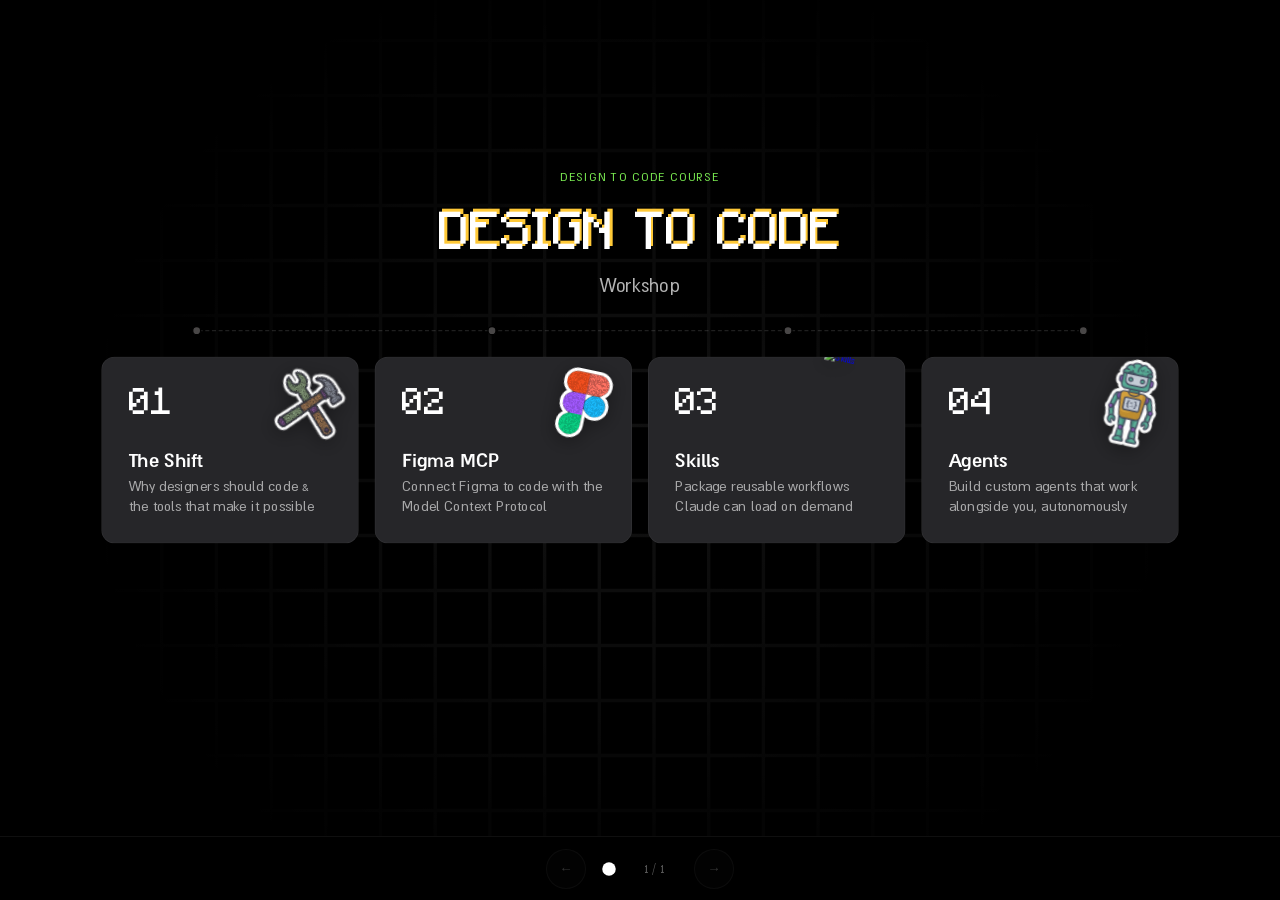
==== class-2.html @ 84b59b8c "Initial commit: presentation files" ====
<!DOCTYPE html>
<html lang="en">
<head>
  <meta charset="UTF-8" />
  <meta name="viewport" content="width=device-width, initial-scale=1.0" />
  <title>Design to Code Workshop</title>
  <link rel="stylesheet" href="design-system.css" />
  <style>
    /* ── Reset ── */
    *, *::before, *::after { margin: 0; padding: 0; box-sizing: border-box; }

    html, body {
      background: var(--color-bg-primary);
      color: var(--color-text-primary);
      font-family: var(--font-body);
      overflow: hidden;
      height: 100vh;
      width: 100vw;
    }

    /* ── Slide system ── */
    .slides-container {
      position: relative;
      width: 100%;
      height: 100%;
    }

    .slide {
      position: absolute;
      inset: 0;
      opacity: 0;
      pointer-events: none;
      transition: opacity var(--transition-slide);
      overflow: hidden;
    }

    .slide.active {
      opacity: 1;
      pointer-events: auto;
    }

    .slide-inner {
      position: absolute;
      width: 1920px;
      height: 1080px;
      top: 50%;
      left: 50%;
      transform-origin: center center;
    }

    /* ═══════════════════════════════════════
       SLIDE 1 — Opening / Class Hub
    ═══════════════════════════════════════ */

    /* Grid background */
    .s1-grid {
      position: absolute;
      top: -242px;
      left: 158px;
      width: 1564px;
      height: 1573px;
      pointer-events: none;
      opacity: var(--opacity-overlay);
    }

    .s1-grid img {
      width: 100%;
      height: 100%;
      display: block;
    }

    /* Label */
    .s1-label {
      position: absolute;
      top: 120px;
      left: 50%;
      transform: translateX(-50%);
      font-family: var(--font-body);
      font-size: var(--text-body-xs);
      letter-spacing: var(--tracking-wide);
      text-transform: uppercase;
      color: var(--color-accent-green);
    }

    /* Title block */
    .s1-title-block {
      position: absolute;
      top: 170px;
      left: 50%;
      transform: translateX(-50%);
      text-align: center;
    }

    .s1-title {
      font-family: var(--font-display);
      font-size: var(--text-display-lg);
      text-transform: uppercase;
      color: var(--color-text-primary);
      line-height: var(--leading-tight);
      letter-spacing: var(--tracking-tightest);
      white-space: nowrap;
    }

    .s1-title-shadow {
      position: absolute;
      top: -4px;
      left: 4px;
      font-family: var(--font-display);
      font-size: var(--text-display-lg);
      text-transform: uppercase;
      color: var(--color-accent-yellow);
      line-height: var(--leading-tight);
      letter-spacing: var(--tracking-tightest);
      white-space: nowrap;
      z-index: -1;
    }

    .s1-subtitle {
      margin-top: var(--space-sm);
      font-family: var(--font-body);
      font-size: var(--text-body-lg);
      color: var(--color-text-primary);
      opacity: var(--opacity-overlay);
      line-height: var(--leading-normal);
    }

    /* Class cards container */
    .s1-cards {
      position: absolute;
      top: 400px;
      left: 50%;
      transform: translateX(-50%);
      display: flex;
      gap: var(--space-lg);
    }

    /* Class card */
    .class-card {
      width: 386px;
      height: 280px;
      border-radius: var(--radius-lg);
      padding: var(--space-2xl);
      display: flex;
      flex-direction: column;
      justify-content: space-between;
      cursor: pointer;
      transition: transform var(--transition-fast), box-shadow var(--transition-fast);
      text-decoration: none;
      position: relative;
      overflow: hidden;
    }

    .class-card:hover {
      transform: translateY(-8px);
    }

    .class-card--dark {
      background: var(--color-bg-card-dark);
      border: 1px solid rgba(255, 255, 255, 0.06);
    }

    .class-card--dark:hover {
      border-color: var(--color-border-light);
    }

    .class-card--active {
      background: var(--color-bg-card-white);
      border: 1px solid var(--color-bg-card-white);
    }

    .class-card--active .class-card__number,
    .class-card--active .class-card__title,
    .class-card--active .class-card__desc {
      color: var(--color-text-on-white);
    }

    .class-card--active .class-card__badge {
      background: var(--color-accent-green);
      color: var(--color-text-on-white);
    }

    .class-card__top {
      display: flex;
      justify-content: space-between;
      align-items: flex-start;
    }

    .class-card__number {
      font-family: var(--font-display);
      font-size: var(--text-display-sm);
      text-transform: uppercase;
      color: var(--color-text-primary);
      line-height: 1;
      letter-spacing: var(--tracking-tighter);
    }

    .class-card__badge {
      font-family: var(--font-body);
      font-size: var(--text-body-xxs);
      letter-spacing: var(--tracking-wide);
      text-transform: uppercase;
      background: var(--color-bg-pill);
      color: var(--color-text-primary);
      border-radius: var(--radius-pill);
      padding: 6px 16px;
    }

    .class-card__badge--done {
      background: rgba(123, 237, 82, 0.15);
      color: var(--color-accent-green);
    }

    .class-card__bottom {
      display: flex;
      flex-direction: column;
      gap: var(--space-2xs);
    }

    .class-card__title {
      font-family: var(--font-body);
      font-size: var(--text-body-lg);
      font-weight: 700;
      color: var(--color-text-primary);
      line-height: var(--leading-tight);
    }

    .class-card__desc {
      font-family: var(--font-body);
      font-size: var(--text-body-sm);
      color: var(--color-text-primary);
      opacity: var(--opacity-medium);
      line-height: var(--leading-normal);
    }

    .class-card--active .class-card__desc {
      opacity: 0.5;
    }

    /* Figma sticker on Class 02 card */
    .class-card__sticker {
      position: absolute;
      top: 18px;
      right: 18px;
      width: 106px;
      height: 106px;
      transform: rotate(12deg);
      filter: drop-shadow(0 6px 14px rgba(0, 0, 0, 0.35));
      pointer-events: none;
      transition: transform var(--transition-fast);
    }
    .class-card:hover .class-card__sticker {
      transform: rotate(8deg) scale(1.04);
    }
    .class-card__sticker--lg {
      width: 133px;
      height: 133px;
      top: 0;
      right: 0;
    }
    .class-card__sticker--xl {
      width: 138px;
      height: 138px;
      top: 0;
      right: 0;
    }
    .class-card__sticker--vibrant {
      filter: url(#sticker-noise)
              saturate(0.65) brightness(1.55) hue-rotate(15deg) contrast(0.95)
              drop-shadow(0 6px 14px rgba(0, 0, 0, 0.35));
    }

    /* Connector line between cards */
    .s1-connectors {
      position: absolute;
      top: 530px;
      left: 50%;
      transform: translateX(-50%);
      display: flex;
      align-items: center;
      width: 1640px;
      pointer-events: none;
    }

    /* Dashed line spanning between card centers */
    .s1-dashed {
      position: absolute;
      top: 360px;
      left: 288px;
      width: 1344px;
      display: flex;
      align-items: center;
      pointer-events: none;
    }

    .s1-dashed-line {
      flex: 1;
      height: 1px;
      border-top: 2px dashed rgba(255, 255, 255, 0.12);
    }

    /* Step dots on the dashed line */
    .s1-step-dots {
      position: absolute;
      top: 354px;
      left: 288px;
      width: 1344px;
      display: flex;
      justify-content: space-between;
      pointer-events: none;
    }

    .s1-step-dot {
      width: 14px;
      height: 14px;
      border-radius: var(--radius-circle);
      background: var(--color-bg-pill);
      border: 2px solid var(--color-bg-primary);
    }

    .s1-step-dot--done {
      background: var(--color-accent-green);
    }

    .s1-step-dot--active {
      background: var(--color-bg-card-white);
      box-shadow: 0 0 0 4px rgba(255, 255, 255, 0.15);
    }
  </style>
</head>
<body>

<!-- SVG noise filter for stickers -->
<svg width="0" height="0" style="position:absolute;" aria-hidden="true">
  <filter id="sticker-noise">
    <feTurbulence type="fractalNoise" baseFrequency="1.4" numOctaves="3" seed="3" stitchTiles="stitch" result="turb" />
    <feColorMatrix in="turb" values="0 0 0 0 0
                                     0 0 0 0 0
                                     0 0 0 0 0
                                     0 0 0 1.2 0" result="grain" />
    <!-- Mask: 0 on white / transparent, ~1 on any other color (amplified so bright tints still get noise) -->
    <feColorMatrix in="SourceGraphic" type="matrix"
                   values="0 0 0 0 0
                           0 0 0 0 0
                           0 0 0 0 0
                           -0.9 -1.77 -0.33 3 0" result="notWhite" />
    <feComposite in="grain" in2="notWhite" operator="in" result="maskedGrain" />
    <feBlend in="SourceGraphic" in2="maskedGrain" mode="multiply" />
  </filter>
</svg>

<div class="slides-container">

  <!-- ═══════ SLIDE 1 — Opening / Class Hub ═══════ -->
  <div class="slide active" data-slide="0">
    <div class="slide-inner" id="s1-inner">

      <!-- Grid background -->
      <div class="s1-grid">
        <img src="assets/grid.svg" alt="" />
      </div>

      <!-- Label -->
      <div class="s1-label">Design to Code Course</div>

      <!-- Title block -->
      <div class="s1-title-block">
        <div style="position: relative; display: inline-block;">
          <div class="s1-title-shadow">Design to code</div>
          <div class="s1-title">Design to code</div>
        </div>
        <div class="s1-subtitle">Workshop</div>
      </div>

      <!-- Dashed connector line -->
      <div class="s1-dashed">
        <div class="s1-dashed-line"></div>
      </div>

      <!-- Step dots -->
      <div class="s1-step-dots">
        <div class="s1-step-dot"></div>
        <div class="s1-step-dot"></div>
        <div class="s1-step-dot"></div>
        <div class="s1-step-dot"></div>
      </div>

      <!-- Class cards -->
      <div class="s1-cards">

        <!-- Class 1 -->
        <a href="the-shift.html" class="class-card class-card--dark">
          <img class="class-card__sticker class-card__sticker--vibrant" src="assets/tools.svg" alt="Tools" />
          <div class="class-card__top">
            <span class="class-card__number">01</span>
          </div>
          <div class="class-card__bottom">
            <span class="class-card__title">The Shift</span>
            <span class="class-card__desc">Why designers should code & the tools that make it possible</span>
          </div>
        </a>

        <!-- Class 2 -->
        <a href="figma-mcp.html" class="class-card class-card--dark">
          <img class="class-card__sticker" src="assets/figma-logo-noise.svg" alt="Figma" />
          <div class="class-card__top">
            <span class="class-card__number">02</span>
          </div>
          <div class="class-card__bottom">
            <span class="class-card__title">Figma MCP</span>
            <span class="class-card__desc">Connect Figma to code with the Model Context Protocol</span>
          </div>
        </a>

        <!-- Class 3 -->
        <a href="#" class="class-card class-card--dark">
          <img class="class-card__sticker class-card__sticker--lg" src="assets/skill.svg" alt="Skills" />
          <div class="class-card__top">
            <span class="class-card__number">03</span>
          </div>
          <div class="class-card__bottom">
            <span class="class-card__title">Skills</span>
            <span class="class-card__desc">Package reusable workflows Claude can load on demand</span>
          </div>
        </a>

        <!-- Class 4 -->
        <a href="#" class="class-card class-card--dark">
          <img class="class-card__sticker class-card__sticker--xl" src="assets/agents.svg" alt="Agents" />
          <div class="class-card__top">
            <span class="class-card__number">04</span>
          </div>
          <div class="class-card__bottom">
            <span class="class-card__title">Agents</span>
            <span class="class-card__desc">Build custom agents that work alongside you, autonomously</span>
          </div>
        </a>

      </div>

    </div>
  </div>

</div>

<!-- Navigation -->
<nav class="nav-bar">
  <button class="nav-btn" id="prev-btn" disabled>&#8592;</button>
  <div class="nav-dots" id="nav-dots"></div>
  <span class="nav-counter" id="nav-counter">1 / 1</span>
  <button class="nav-btn" id="next-btn" disabled>&#8594;</button>
</nav>

<script>
  // ── Responsive scaling ──
  function scaleSlides() {
    const vw = window.innerWidth;
    const vh = window.innerHeight - 64;
    const scaleX = vw / 1920;
    const scaleY = vh / 1080;
    const scale = Math.min(scaleX, scaleY);

    document.querySelectorAll('.slide-inner').forEach(inner => {
      inner.style.transform = `translate(-50%, -50%) scale(${scale})`;
    });
  }

  scaleSlides();
  window.addEventListener('resize', scaleSlides);

  // ── Slide navigation ──
  const slides = document.querySelectorAll('.slide');
  const totalSlides = slides.length;
  let currentSlide = 0;

  const prevBtn = document.getElementById('prev-btn');
  const nextBtn = document.getElementById('next-btn');
  const dotsContainer = document.getElementById('nav-dots');
  const counter = document.getElementById('nav-counter');

  for (let i = 0; i < totalSlides; i++) {
    const dot = document.createElement('div');
    dot.className = 'nav-dot' + (i === 0 ? ' nav-dot--active' : '');
    dot.addEventListener('click', () => goToSlide(i));
    dotsContainer.appendChild(dot);
  }

  function goToSlide(index) {
    if (index < 0 || index >= totalSlides) return;
    slides[currentSlide].classList.remove('active');
    currentSlide = index;
    slides[currentSlide].classList.add('active');
    updateNav();
  }

  function updateNav() {
    document.querySelectorAll('.nav-dot').forEach((dot, i) => {
      dot.classList.toggle('nav-dot--active', i === currentSlide);
    });
    counter.textContent = `${currentSlide + 1} / ${totalSlides}`;
    prevBtn.disabled = currentSlide === 0;
    nextBtn.disabled = currentSlide === totalSlides - 1;
  }

  prevBtn.addEventListener('click', () => goToSlide(currentSlide - 1));
  nextBtn.addEventListener('click', () => goToSlide(currentSlide + 1));

  document.addEventListener('keydown', (e) => {
    if (e.key === 'ArrowRight' || e.key === 'ArrowDown') goToSlide(currentSlide + 1);
    else if (e.key === 'ArrowLeft' || e.key === 'ArrowUp') goToSlide(currentSlide - 1);
  });
</script>

</body>
</html>
---- design-system.css ----
/* ═══════════════════════════════════════════════════════════════
   DESIGN SYSTEM — Extracted from Design to Code Presentation
   ═══════════════════════════════════════════════════════════════ */

/* ── Fonts ── */
@font-face {
  font-family: 'Minecraft';
  src: url('fonts/1_MinecraftRegular1.otf') format('opentype');
  font-weight: 400;
  font-style: normal;
}
@font-face {
  font-family: 'Almoni';
  src: url('fonts/Almoni DL AAA.ttf') format('truetype');
  font-weight: 400;
}
@font-face {
  font-family: 'Almoni';
  src: url('fonts/almoni-dl-aaa-bold.otf') format('opentype');
  font-weight: 700;
}

/* ── CSS Custom Properties (Design Tokens) ── */
:root {
  /* ─── Typography ─── */
  --font-display: 'Minecraft', monospace;
  --font-body: 'Almoni', sans-serif;

  /* Font Sizes — Display (Minecraft) */
  --text-display-xl: 124px;   /* Hero titles: "DESIGN", "CODE" */
  --text-display-lg: 80px;    /* Section titles */
  --text-display-md: 72px;    /* Sub-section titles */
  --text-display-sm: 56px;    /* Feature titles */
  --text-display-xs: 40px;    /* Step numbers, names */

  /* Font Sizes — Body (Almoni) */
  --text-body-xl: 44px;       /* Pain points, benefit lists */
  --text-body-lg: 32px;       /* Card titles, subtitles */
  --text-body-md: 28px;       /* Card descriptions, bullet items */
  --text-body-sm: 24px;       /* Secondary descriptions */
  --text-body-xs: 20px;       /* Labels, tags */
  --text-body-xxs: 14px;      /* Nav counter, small text */

  /* Line Heights */
  --leading-tight: 1.1;
  --leading-normal: 1.2;

  /* Letter Spacing */
  --tracking-tightest: -1.6px;  /* Large display text */
  --tracking-tighter: -1.12px;  /* Medium display text */
  --tracking-tight: -0.8px;     /* Body large */
  --tracking-normal: -0.48px;   /* Body medium */
  --tracking-wide: 2px;         /* Labels, tags */

  /* ─── Colors ─── */
  /* Backgrounds */
  --color-bg-primary: #000000;
  --color-bg-card-dark: #262629;
  --color-bg-card-darker: #1b1b1b;
  --color-bg-card-purple: #2a282d;
  --color-bg-card-white: #ffffff;
  --color-bg-pill: #494747;
  --color-bg-nav: rgba(0, 0, 0, 0.75);
  --color-bg-btn: rgba(255, 255, 255, 0.04);
  --color-bg-btn-hover: rgba(255, 255, 255, 0.1);

  /* Gradient */
  --gradient-dark-green: linear-gradient(128deg, #000 38.5%, #06150f 97.6%);

  /* Text */
  --color-text-primary: #ffffff;
  --color-text-on-white: #140101;
  --color-text-secondary: #f8fcfd;
  --color-text-muted: rgba(255, 255, 255, 0.35);

  /* Accent */
  --color-accent-yellow: #ffc937;
  --color-accent-pink: #ff2b9b;
  --color-accent-green: #7bed52;
  --color-accent-red: #ff383c;

  /* Borders */
  --color-border-subtle: rgba(255, 255, 255, 0.06);
  --color-border-light: rgba(255, 255, 255, 0.2);
  --color-border-dot-inactive: rgba(255, 255, 255, 0.18);

  /* ─── Spacing ─── */
  --space-2xs: 8px;
  --space-xs: 10px;
  --space-sm: 16px;
  --space-md: 20px;
  --space-lg: 24px;
  --space-xl: 28px;
  --space-2xl: 40px;
  --space-3xl: 44px;

  /* ─── Border Radius ─── */
  --radius-sm: 12px;      /* Screenshots, bullet lists */
  --radius-md: 16px;      /* Logos */
  --radius-lg: 20px;      /* Cards */
  --radius-xl: 23px;      /* IDE cards */
  --radius-pill: 100px;   /* Pills, tags */
  --radius-circle: 50%;   /* Avatars, round buttons */

  /* ─── Shadows & Effects ─── */
  --blur-sm: blur(4px);
  --blur-md: blur(12px);

  /* ─── Transitions ─── */
  --transition-fast: 0.2s ease;
  --transition-base: 0.3s ease;
  --transition-slide: 0.5s ease;
  --transition-slow: 0.8s ease;

  /* ─── Layout ─── */
  --slide-width: 1920px;
  --slide-height: 1080px;
  --nav-height: 64px;
  --nav-btn-size: 40px;
  --nav-dot-size: 10px;

  /* ─── Opacity Scale ─── */
  --opacity-disabled: 0.2;
  --opacity-faded: 0.3;
  --opacity-muted: 0.35;
  --opacity-medium: 0.6;
  --opacity-overlay: 0.7;
  --opacity-glass: 0.75;
  --opacity-high: 0.8;
}


/* ═══════════════════════════════════════════════════════════════
   TYPOGRAPHY UTILITIES
   ═══════════════════════════════════════════════════════════════ */

/* Display headings (Minecraft) */
.display-xl {
  font-family: var(--font-display);
  font-size: var(--text-display-xl);
  line-height: var(--leading-tight);
  letter-spacing: var(--tracking-tightest);
  text-transform: uppercase;
  color: var(--color-text-primary);
}

.display-lg {
  font-family: var(--font-display);
  font-size: var(--text-display-lg);
  line-height: var(--leading-tight);
  letter-spacing: var(--tracking-tightest);
  text-transform: uppercase;
  color: var(--color-text-primary);
}

.display-md {
  font-family: var(--font-display);
  font-size: var(--text-display-md);
  line-height: var(--leading-tight);
  letter-spacing: var(--tracking-tighter);
  text-transform: uppercase;
  color: var(--color-text-primary);
}

.display-sm {
  font-family: var(--font-display);
  font-size: var(--text-display-sm);
  line-height: var(--leading-tight);
  letter-spacing: var(--tracking-tighter);
  text-transform: uppercase;
  color: var(--color-text-primary);
}

.display-xs {
  font-family: var(--font-display);
  font-size: var(--text-display-xs);
  line-height: var(--leading-tight);
  letter-spacing: var(--tracking-tight);
  text-transform: uppercase;
  color: var(--color-text-primary);
}

/* Body text (Almoni) */
.body-xl {
  font-family: var(--font-body);
  font-size: var(--text-body-xl);
  line-height: var(--leading-tight);
  letter-spacing: var(--tracking-normal);
  color: var(--color-text-primary);
}

.body-lg {
  font-family: var(--font-body);
  font-size: var(--text-body-lg);
  line-height: var(--leading-tight);
  color: var(--color-text-primary);
}

.body-md {
  font-family: var(--font-body);
  font-size: var(--text-body-md);
  line-height: var(--leading-tight);
  color: var(--color-text-primary);
}

.body-sm {
  font-family: var(--font-body);
  font-size: var(--text-body-sm);
  line-height: var(--leading-tight);
  color: var(--color-text-primary);
}

/* Labels */
.label {
  font-family: var(--font-body);
  font-size: var(--text-body-xs);
  letter-spacing: var(--tracking-wide);
  text-transform: uppercase;
  color: var(--color-text-primary);
}

.label--green { color: var(--color-accent-green); }
.label--pink  { color: var(--color-accent-pink); }
.label--yellow { color: var(--color-accent-yellow); }

/* Text modifiers */
.text-bold { font-weight: 700; }
.text-capitalize { text-transform: capitalize; }
.text-muted { color: var(--color-text-muted); }


/* ═══════════════════════════════════════════════════════════════
   CARD COMPONENTS
   ═══════════════════════════════════════════════════════════════ */

/* ── Base Card ── */
.card {
  border-radius: var(--radius-lg);
  padding: var(--space-2xl) var(--space-2xl);
  display: flex;
  flex-direction: column;
  justify-content: center;
}

.card__title {
  font-family: var(--font-body);
  font-size: var(--text-body-lg);
  font-weight: 700;
  line-height: var(--leading-tight);
}

.card__description {
  font-family: var(--font-body);
  font-size: var(--text-body-sm);
  line-height: var(--leading-tight);
  margin-top: var(--space-2xs);
}

/* ── Card Variant: Dark ── */
/* Use for pain points, problems, dark-themed content blocks */
.card--dark {
  background: var(--color-bg-card-dark);
  color: var(--color-text-primary);
}

.card--dark .card__title {
  color: var(--color-text-primary);
}

/* ── Card Variant: Darker ── */
/* Use for step cards, iteration cards on dark backgrounds */
.card--darker {
  background: var(--color-bg-card-darker);
  color: var(--color-text-secondary);
}

/* ── Card Variant: White ── */
/* Use for features, solutions, highlighted content */
.card--white {
  background: var(--color-bg-card-white);
  color: var(--color-text-on-white);
}

.card--white .card__title {
  color: var(--color-text-on-white);
}

.card--white .card__description {
  color: var(--color-text-on-white);
}

/* ── Card Variant: Purple ── */
/* Use for GitHub/info cards */
.card--purple {
  background: var(--color-bg-card-purple);
  color: var(--color-text-primary);
}

/* ── Card Sizes ── */
.card--sm {
  /* ~431px × 143px — standard content card */
  width: 431px;
  height: 143px;
}

.card--md {
  /* ~386px × 143px — step/iteration card */
  width: 386px;
  height: 143px;
}

.card--lg {
  /* ~363px × 414px — info/GitHub card */
  width: 363px;
  height: 414px;
  padding: var(--space-md) var(--space-sm);
}

.card--xl {
  /* ~968px × 463px — IDE showcase card */
  width: 968px;
  height: 463px;
  border-radius: var(--radius-xl);
  padding: 0;
}

/* Card with padding variation for compact first-card in step rows */
.card--compact {
  padding: var(--space-md) var(--space-2xl);
}


/* ═══════════════════════════════════════════════════════════════
   BULLET LIST COMPONENT
   ═══════════════════════════════════════════════════════════════ */

.bullet-list {
  list-style: none;
  padding: 0;
  margin: 0;
}

.bullet-list__item {
  font-family: var(--font-body);
  font-size: var(--text-body-md);
  color: var(--color-text-primary);
  height: 65px;
  display: flex;
  align-items: center;
  border-bottom: 1px solid var(--color-border-light);
}

.bullet-list__item:last-child {
  border-bottom: none;
}

/* Large variant for feature lists */
.bullet-list--lg .bullet-list__item {
  font-size: var(--text-body-lg);
}


/* ═══════════════════════════════════════════════════════════════
   PILL / TAG COMPONENT
   ═══════════════════════════════════════════════════════════════ */

.pill {
  display: inline-flex;
  align-items: center;
  justify-content: center;
  background: var(--color-bg-pill);
  border-radius: var(--radius-pill);
  font-family: var(--font-body);
  font-size: var(--text-body-xs);
  color: var(--color-text-primary);
  padding: var(--space-2xs) var(--space-sm);
  white-space: nowrap;
}


/* ═══════════════════════════════════════════════════════════════
   AVATAR COMPONENT
   ═══════════════════════════════════════════════════════════════ */

.avatar {
  border-radius: var(--radius-circle);
  overflow: hidden;
  flex-shrink: 0;
}

.avatar--sm {
  width: 47px;
  height: 47px;
}

.avatar--lg {
  width: 159px;
  height: 159px;
}

.avatar img {
  width: 100%;
  height: 100%;
  object-fit: cover;
}

/* Avatar group (overlapping) */
.avatar-group {
  display: flex;
}

.avatar-group .avatar + .avatar {
  margin-left: -12px;
}


/* ═══════════════════════════════════════════════════════════════
   PROFILE CARD COMPONENT
   ═══════════════════════════════════════════════════════════════ */

.profile-card {
  display: flex;
  flex-direction: column;
  align-items: center;
  gap: var(--space-sm);
}

.profile-card__name {
  font-family: var(--font-display);
  font-size: var(--text-display-xs);
  text-transform: uppercase;
  line-height: var(--leading-tight);
}

.profile-card__role {
  font-family: var(--font-body);
  font-size: var(--text-body-lg);
  color: var(--color-text-primary);
  opacity: var(--opacity-medium);
}


/* ═══════════════════════════════════════════════════════════════
   IDE CARD COMPONENT
   ═══════════════════════════════════════════════════════════════ */

.ide-card {
  background: var(--color-bg-card-darker);
  border-radius: var(--radius-xl);
  overflow: hidden;
  display: flex;
  flex-direction: column;
}

.ide-card__header {
  display: flex;
  align-items: center;
  gap: var(--space-sm);
  padding: var(--space-lg) var(--space-xl);
}

.ide-card__icon {
  width: 40px;
  height: 40px;
  border-radius: var(--radius-sm);
}

.ide-card__title {
  font-family: var(--font-body);
  font-size: var(--text-body-md);
  font-weight: 700;
  flex: 1;
}

.ide-card__divider {
  width: 100%;
  height: 1px;
  background: var(--color-border-light);
}

.ide-card__screenshot {
  width: 100%;
  flex: 1;
  object-fit: cover;
  border-radius: 0 0 var(--radius-xl) var(--radius-xl);
}


/* ═══════════════════════════════════════════════════════════════
   STEP PROGRESSION COMPONENT
   ═══════════════════════════════════════════════════════════════ */

.steps {
  display: flex;
  align-items: center;
  gap: var(--space-md);
}

.step-number {
  font-family: var(--font-display);
  font-size: var(--text-display-xs);
  text-transform: uppercase;
  color: var(--color-text-primary);
  line-height: var(--leading-tight);
}

.step-number--active {
  color: var(--color-text-on-white);
}

.step-connector {
  /* Dashed line between steps — use dashed-line.svg or dashed-line-green.svg */
  flex-shrink: 0;
}


/* ═══════════════════════════════════════════════════════════════
   NAVIGATION BAR COMPONENT
   ═══════════════════════════════════════════════════════════════ */

.nav-bar {
  position: fixed;
  bottom: 0;
  left: 0;
  right: 0;
  height: var(--nav-height);
  display: flex;
  align-items: center;
  justify-content: center;
  gap: 18px;
  background: var(--color-bg-nav);
  backdrop-filter: var(--blur-md);
  -webkit-backdrop-filter: var(--blur-md);
  border-top: 1px solid var(--color-border-subtle);
  z-index: 1000;
}

.nav-btn {
  width: var(--nav-btn-size);
  height: var(--nav-btn-size);
  border-radius: var(--radius-circle);
  border: 1px solid var(--color-border-light);
  background: var(--color-bg-btn);
  color: var(--color-text-primary);
  display: flex;
  align-items: center;
  justify-content: center;
  cursor: pointer;
  transition: background var(--transition-fast), border-color var(--transition-fast);
}

.nav-btn:hover {
  background: var(--color-bg-btn-hover);
  border-color: rgba(255, 255, 255, 0.35);
}

.nav-btn:disabled {
  opacity: var(--opacity-disabled);
  cursor: default;
}

.nav-btn:disabled:hover {
  background: var(--color-bg-btn);
  border-color: var(--color-border-light);
}

.nav-dots {
  display: flex;
  gap: var(--space-xs);
  align-items: center;
}

.nav-dot {
  width: var(--nav-dot-size);
  height: var(--nav-dot-size);
  border-radius: var(--radius-circle);
  background: var(--color-border-dot-inactive);
  cursor: pointer;
  transition: all var(--transition-base);
}

.nav-dot:hover {
  background: rgba(255, 255, 255, 0.4);
}

.nav-dot--active {
  background: var(--color-text-primary);
  transform: scale(1.35);
}

.nav-counter {
  font-family: var(--font-body);
  font-size: var(--text-body-xxs);
  color: var(--color-text-muted);
  min-width: 44px;
  text-align: center;
}


/* ═══════════════════════════════════════════════════════════════
   GRID / BACKGROUND COMPONENTS
   ═══════════════════════════════════════════════════════════════ */

.bg-grid {
  position: absolute;
  pointer-events: none;
  opacity: var(--opacity-overlay);
}

.bg-grid img {
  width: 100%;
  height: 100%;
  display: block;
}

/* Noise overlay — for textured sections */
.noise-overlay {
  position: absolute;
  inset: 0;
  mix-blend-mode: overlay;
  pointer-events: none;
  background-image: url('assets/noise1.png');
  background-size: 307px;
}


/* ═══════════════════════════════════════════════════════════════
   LAYOUT UTILITIES
   ═══════════════════════════════════════════════════════════════ */

.flex-col    { display: flex; flex-direction: column; }
.flex-row    { display: flex; flex-direction: row; }
.items-center { align-items: center; }
.justify-center { justify-content: center; }
.text-center { text-align: center; }

.gap-2xs { gap: var(--space-2xs); }
.gap-xs  { gap: var(--space-xs); }
.gap-sm  { gap: var(--space-sm); }
.gap-md  { gap: var(--space-md); }
.gap-lg  { gap: var(--space-lg); }
.gap-xl  { gap: var(--space-xl); }
.gap-2xl { gap: var(--space-2xl); }


/* ═══════════════════════════════════════════════════════════════
   ANIMATION UTILITIES
   ═══════════════════════════════════════════════════════════════ */

.fade-in {
  opacity: 0;
  transform: translateY(20px);
  transition: opacity var(--transition-slow), transform var(--transition-slow);
}

.fade-in.is-visible {
  opacity: 1;
  transform: translateY(0);
}

.fade-in--delayed {
  transition-delay: 0.2s;
}
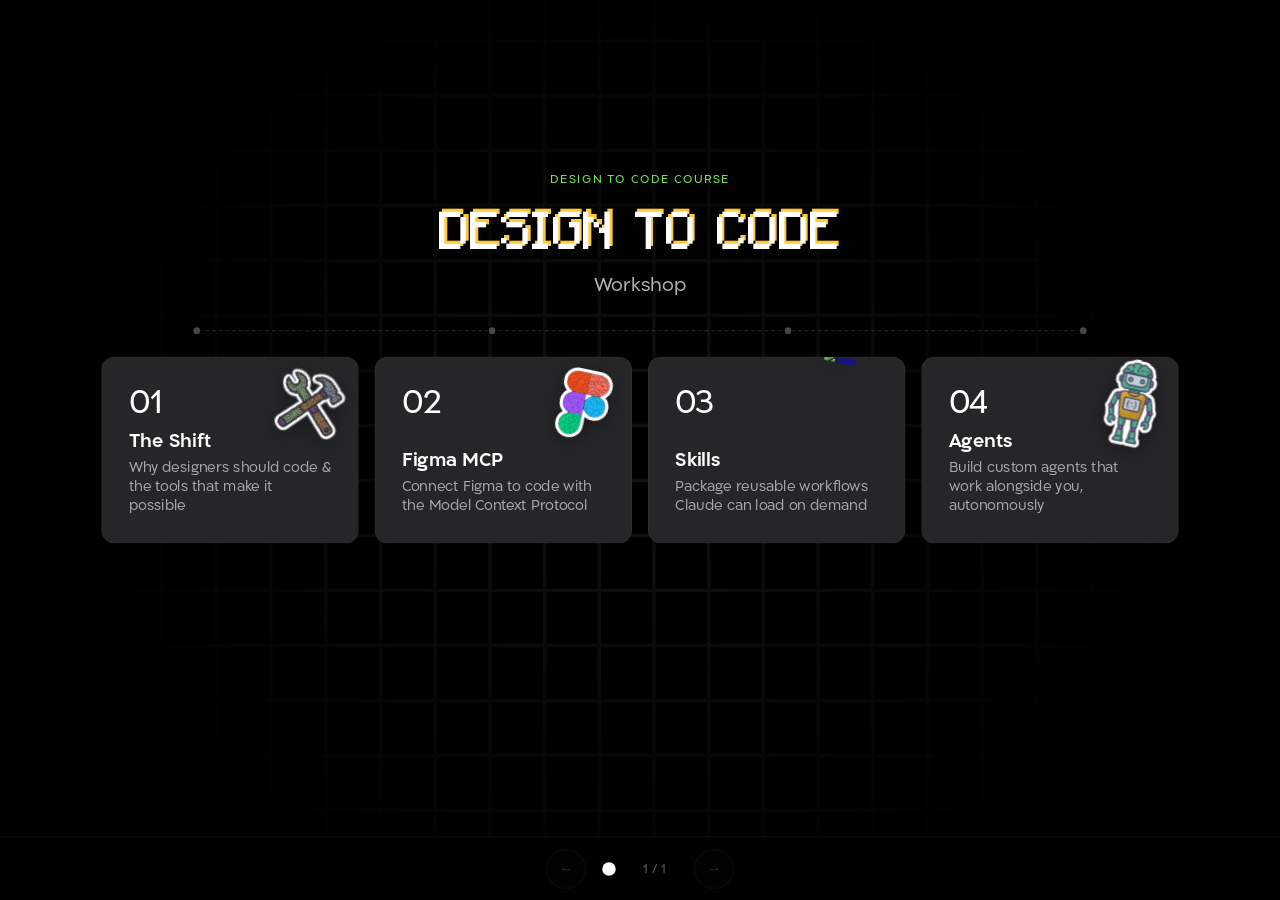
==== commit 9a313594: "Update presentation: hero slides, Minecraft font, layout fixes - Hero slide 1: Minecraft Regular fon" ====
--- a/class-2.html
+++ b/class-2.html
@@ -6,6 +6,14 @@
   <title>Design to Code Workshop</title>
   <link rel="stylesheet" href="design-system.css" />
   <style>
+    /* ── Minecraft font (used only on the hero title) ── */
+    @font-face {
+      font-family: 'Minecraft';
+      src: url('fonts/1_MinecraftRegular1.otf') format('opentype');
+      font-weight: 400;
+      font-style: normal;
+    }
+
     /* ── Reset ── */
     *, *::before, *::after { margin: 0; padding: 0; box-sizing: border-box; }
 
@@ -92,7 +100,7 @@
     }
 
     .s1-title {
-      font-family: var(--font-display);
+      font-family: 'Minecraft', monospace;
       font-size: var(--text-display-lg);
       text-transform: uppercase;
       color: var(--color-text-primary);
@@ -105,7 +113,7 @@
       position: absolute;
       top: -4px;
       left: 4px;
-      font-family: var(--font-display);
+      font-family: 'Minecraft', monospace;
       font-size: var(--text-display-lg);
       text-transform: uppercase;
       color: var(--color-accent-yellow);
@@ -412,7 +420,7 @@
         </a>
 
         <!-- Class 3 -->
-        <a href="#" class="class-card class-card--dark">
+        <a href="class-3.html" class="class-card class-card--dark">
           <img class="class-card__sticker class-card__sticker--lg" src="assets/skill.svg" alt="Skills" />
           <div class="class-card__top">
             <span class="class-card__number">03</span>
@@ -424,7 +432,7 @@
         </a>
 
         <!-- Class 4 -->
-        <a href="#" class="class-card class-card--dark">
+        <a href="class-4.html" class="class-card class-card--dark">
           <img class="class-card__sticker class-card__sticker--xl" src="assets/agents.svg" alt="Agents" />
           <div class="class-card__top">
             <span class="class-card__number">04</span>
--- a/design-system.css
+++ b/design-system.css
@@ -4,36 +4,36 @@
 
 /* ── Fonts ── */
 @font-face {
-  font-family: 'Minecraft';
-  src: url('fonts/1_MinecraftRegular1.otf') format('opentype');
+  font-family: 'Ploni';
+  src: url('fonts/ploni-regular-aaa.otf') format('opentype');
   font-weight: 400;
   font-style: normal;
 }
 @font-face {
-  font-family: 'Almoni';
-  src: url('fonts/Almoni DL AAA.ttf') format('truetype');
+  font-family: 'Ploni';
+  src: url('fonts/ploni-regular-aaa.otf') format('opentype');
   font-weight: 400;
 }
 @font-face {
-  font-family: 'Almoni';
-  src: url('fonts/almoni-dl-aaa-bold.otf') format('opentype');
+  font-family: 'Ploni';
+  src: url('fonts/ploni-demibold-aaa.otf') format('opentype');
   font-weight: 700;
 }
 
 /* ── CSS Custom Properties (Design Tokens) ── */
 :root {
   /* ─── Typography ─── */
-  --font-display: 'Minecraft', monospace;
-  --font-body: 'Almoni', sans-serif;
-
-  /* Font Sizes — Display (Minecraft) */
+  --font-display: 'Ploni', sans-serif;
+  --font-body: 'Ploni', sans-serif;
+
+  /* Font Sizes — Display (Ploni) */
   --text-display-xl: 124px;   /* Hero titles: "DESIGN", "CODE" */
   --text-display-lg: 80px;    /* Section titles */
   --text-display-md: 72px;    /* Sub-section titles */
   --text-display-sm: 56px;    /* Feature titles */
   --text-display-xs: 40px;    /* Step numbers, names */
 
-  /* Font Sizes — Body (Almoni) */
+  /* Font Sizes — Body (Ploni) */
   --text-body-xl: 44px;       /* Pain points, benefit lists */
   --text-body-lg: 32px;       /* Card titles, subtitles */
   --text-body-md: 28px;       /* Card descriptions, bullet items */
@@ -134,7 +134,7 @@
    TYPOGRAPHY UTILITIES
    ═══════════════════════════════════════════════════════════════ */
 
-/* Display headings (Minecraft) */
+/* Display headings (Ploni) */
 .display-xl {
   font-family: var(--font-display);
   font-size: var(--text-display-xl);
@@ -180,7 +180,7 @@
   color: var(--color-text-primary);
 }
 
-/* Body text (Almoni) */
+/* Body text (Ploni) */
 .body-xl {
   font-family: var(--font-body);
   font-size: var(--text-body-xl);
